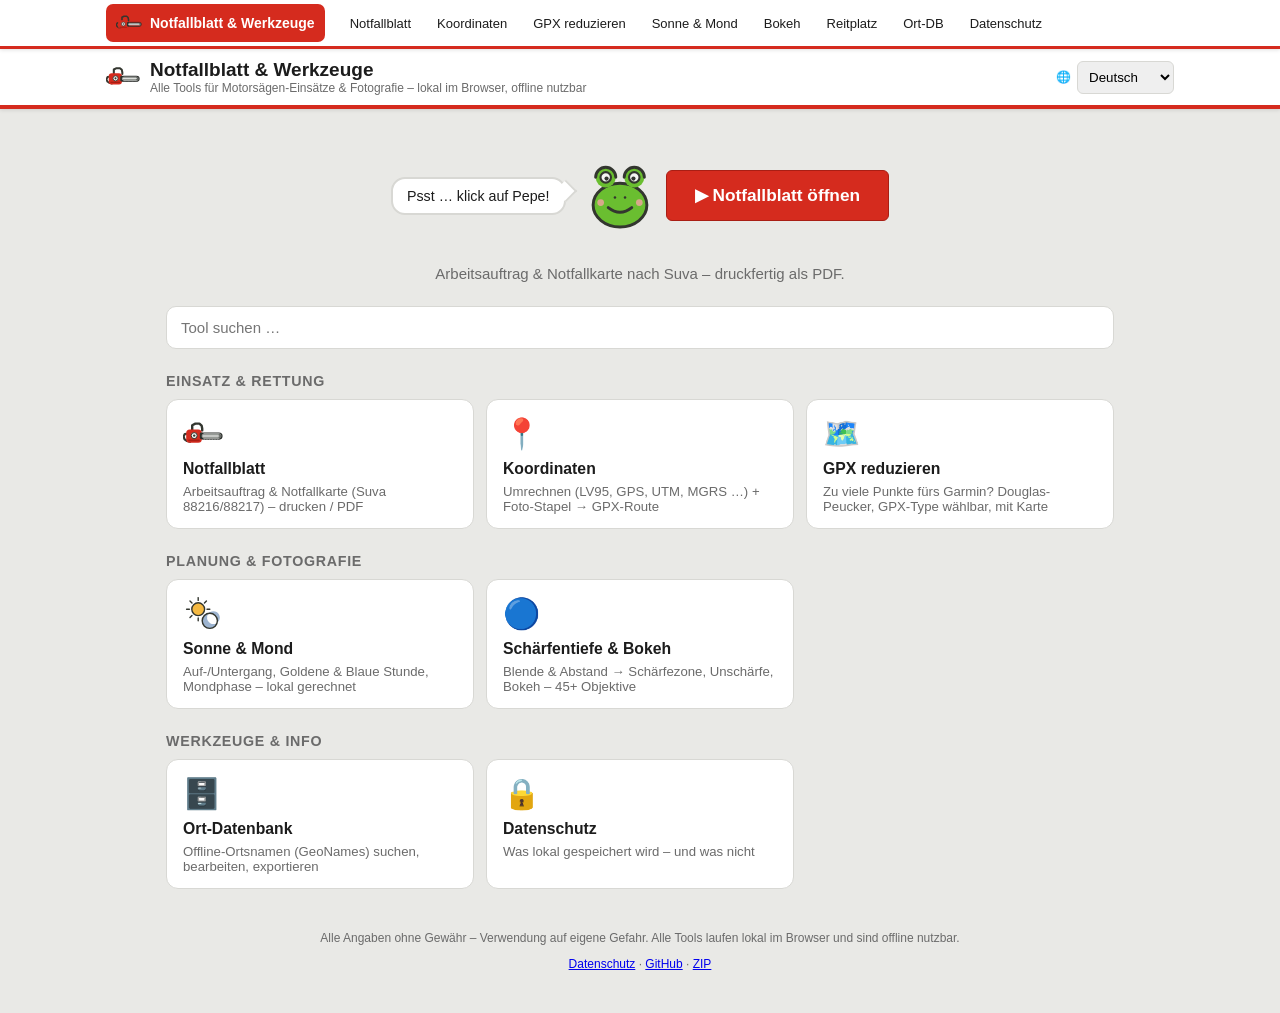
==== index.html @ dccecbba "Navigation serverseitig als body/kleine-navigation.php (<?php include ?>) + JS-Fallback - Neu: body/" ====
<!DOCTYPE html>
<html lang="de-CH">
<head>
<meta charset="UTF-8">
<meta name="viewport" content="width=device-width, initial-scale=1.0">
<meta http-equiv="Content-Security-Policy" content="default-src 'self'; script-src 'self'; style-src 'self' 'unsafe-inline'; img-src 'self' data:; object-src 'none'; base-uri 'self'; form-action 'self'">
<meta name="referrer" content="strict-origin-when-cross-origin">
<meta http-equiv="Permissions-Policy" content="camera=(), microphone=(), geolocation=(self), payment=(), usb=(), interest-cohort=()">
<script src="js/framebust.js"></script>
<title>Notfallblatt &amp; Werkzeuge</title>
<meta name="description" content="Übersicht aller Tools: Notfallblatt Motorsägearbeiten (Suva 88216/88217), Koordinaten-Konverter, GPX-Reduktion, Sonne & Mond, Schärfentiefe & Bokeh. Lokal, offline nutzbar.">
<link rel="icon" type="image/svg+xml" href="img/motorsaege.svg">
<link rel="icon" type="image/x-icon" sizes="16x16 32x32" href="img/favicon.ico">
<link rel="apple-touch-icon" sizes="180x180" href="img/apple-touch-icon.png">
<link rel="stylesheet" href="css/style.css">
<link rel="stylesheet" href="css/hub.css">
<link rel="stylesheet" href="css/navi.css">
<script src="js/texte-de.js" defer></script>
<script src="js/i18n.js" defer></script>
<script src="js/navi.js" defer></script>
<script src="js/hub.js" defer></script>
</head>
<body>

<navi navi><?php include "body/kleine-navigation.php"; ?></navi>

<header class="app-header">
  <div class="header-inner">
    <div class="brand">
      <span class="brand-icon"><img src="img/motorsaege.svg" alt="Motorsäge" width="34" height="34"></span>
      <div>
        <h1 data-i18n="hubTitel">Notfallblatt &amp; Werkzeuge</h1>
        <p data-i18n="hubUntertitel">Alle Tools für Motorsägen-Einsätze &amp; Fotografie – lokal im Browser, offline nutzbar</p>
      </div>
    </div>
    <div class="header-actions">
      <div class="einsatz-picker">
        <label for="spracheSelect">🌐</label>
        <select id="spracheSelect">
          <option value="de">Deutsch</option>
          <option value="fr">Français</option>
          <option value="it">Italiano</option>
          <option value="es">Español</option>
          <option value="pt">Português</option>
        </select>
      </div>
    </div>
  </div>
</header>

<main class="hub-main">
  <section class="hub-hero">
    <div class="hub-pepe" id="hubPepe" role="button" tabindex="0">
      <span class="hub-pepe-bubble" id="hubPepeSpruch" data-i18n="hubPepe">Psst … klick auf Pepe!</span>
      <img class="hub-pepe-img" src="img/pepe.svg" alt="Pepe, der Frosch" width="84" height="84">
    </div>
    <a class="btn btn-primary hub-cta" href="notfallblatt.html" data-i18n="hubCta">▶ Notfallblatt öffnen</a>
    <p class="hub-hero-sub" data-i18n="hubHeroSub">Arbeitsauftrag &amp; Notfallkarte nach Suva – druckfertig als PDF.</p>
  </section>

  <section class="hub-suche">
    <input type="search" id="hubSuche" data-i18n-ph="hubSuchePh" placeholder="Tool suchen …" autocomplete="off">
    <p id="hubLeer" class="hidden" data-i18n="hubLeer">Keine Treffer.</p>
  </section>

  <section id="hubZuletztWrap" class="hub-sec hub-zuletzt-sec hidden">
    <h2 data-i18n="hubZuletzt">Zuletzt geöffnet</h2>
    <div id="hubZuletzt" class="hub-zuletzt"></div>
  </section>

  <section class="hub-sec">
    <h2 data-i18n="hubGrpEinsatz">Einsatz &amp; Rettung</h2>
    <div class="hub-grid">
      <a class="hub-card" href="notfallblatt.html" data-kw="notfallblatt suva 88216 88217 arbeitsauftrag notfallkarte einsatz drucken pdf formular rettung">
        <span class="hub-ic"><img src="img/motorsaege.svg" alt=""></span>
        <span class="hub-ct" data-i18n="hubC1t">Notfallblatt</span>
        <span class="hub-cd" data-i18n="hubC1d">Arbeitsauftrag &amp; Notfallkarte (Suva 88216/88217) – drucken / PDF</span>
      </a>
      <a class="hub-card" href="koordinaten/" data-kw="koordinaten konverter lv95 gps wgs84 utm mgrs mercator umrechnen foto stapel exif gpx route batch garmin">
        <span class="hub-ic hub-emoji">📍</span>
        <span class="hub-ct" data-i18n="hubC2t">Koordinaten</span>
        <span class="hub-cd" data-i18n="hubC2d">Umrechnen (LV95, GPS, UTM, MGRS …) + Foto-Stapel → GPX-Route</span>
      </a>
      <a class="hub-card" href="gpx-reduce.html" data-kw="gpx reduzieren garmin gaia douglas peucker limit toleranz track route rte type direkt karte leaflet openstreetmap punkte start ziel anfang ende benannte waypoints namen höhe ele zeit time exportieren navigation 50 250">
        <span class="hub-ic hub-emoji">🗺️</span>
        <span class="hub-ct" data-i18n="hubC3t">GPX reduzieren</span>
        <span class="hub-cd" data-i18n="hubC3d">Zu viele Punkte fürs Garmin? Douglas-Peucker, GPX-Type wählbar, mit Karte</span>
      </a>
    </div>
  </section>

  <section class="hub-sec">
    <h2 data-i18n="hubGrpFoto">Planung &amp; Fotografie</h2>
    <div class="hub-grid">
      <a class="hub-card" href="sonne-mond.html" data-kw="sonne mond sonnenstand aufgang untergang goldene blaue stunde mondphase milchstrasse fotografie datum ort zeitzone">
        <span class="hub-ic"><img src="img/sonne-mond.svg" alt=""></span>
        <span class="hub-ct" data-i18n="hubC4t">Sonne &amp; Mond</span>
        <span class="hub-cd" data-i18n="hubC4d">Auf-/Untergang, Goldene &amp; Blaue Stunde, Mondphase – lokal gerechnet</span>
      </a>
      <a class="hub-card" href="bokeh.html" data-kw="bokeh schärfentiefe dof blende abstand objektiv linse unschärfe fokus sensor hyperfokus">
        <span class="hub-ic hub-emoji">🔵</span>
        <span class="hub-ct" data-i18n="hubC5t">Schärfentiefe &amp; Bokeh</span>
        <span class="hub-cd" data-i18n="hubC5d">Blende &amp; Abstand → Schärfezone, Unschärfe, Bokeh – 45+ Objektive</span>
      </a>
    </div>
  </section>

  <section class="hub-sec">
    <h2 data-i18n="hubGrpSonst">Werkzeuge &amp; Info</h2>
    <div class="hub-grid">
      <a class="hub-card" href="ort-db-editor.html" data-kw="ort datenbank editor geonames ortsnamen offline sql csv export localStorage sonne mond">
        <span class="hub-ic hub-emoji">🗄️</span>
        <span class="hub-ct" data-i18n="hubC6t">Ort-Datenbank</span>
        <span class="hub-cd" data-i18n="hubC6d">Offline-Ortsnamen (GeoNames) suchen, bearbeiten, exportieren</span>
      </a>
      <a class="hub-card" href="koordinaten/datenschutz.html" data-kw="datenschutz privacy localstorage cookies server daten uebertragung">
        <span class="hub-ic hub-emoji">🔒</span>
        <span class="hub-ct" data-i18n="hubC7t">Datenschutz</span>
        <span class="hub-cd" data-i18n="hubC7d">Was lokal gespeichert wird – und was nicht</span>
      </a>
    </div>
  </section>
</main>

<footer class="app-footer">
  <p data-i18n="hubFooter">Alle Angaben ohne Gewähr – Verwendung auf eigene Gefahr. Alle Tools laufen lokal im Browser und sind offline nutzbar.</p>
  <p><a href="koordinaten/datenschutz.html" data-i18n="datenschutzLink">Datenschutz</a> · <a href="https://github.com/Salzundpfeffer34/notfallblatt-motorsaege" target="_blank" rel="noopener">GitHub</a> · <a href="https://github.com/Salzundpfeffer34/notfallblatt-motorsaege/archive/refs/heads/main.zip" target="_blank" rel="noopener">ZIP</a></p>
</footer>

</body>
</html>
---- css/style.css ----
:root {
  --rot: #d52b1e;
  --rot-dunkel: #a91e14;
  --grau: #f4f4f2;
  --grau-dunkel: #6b6b6b;
  --linie: #d8d8d4;
  --text: #1c1c1c;
}

* { box-sizing: border-box; }

html, body {
  margin: 0;
  padding: 0;
  font-family: "Helvetica Neue", Helvetica, Arial, sans-serif;
  color: var(--text);
  background: #e9e9e6;
  font-size: 15px;
}

.app-header {
  background: #fff;
  border-bottom: 4px solid var(--rot);
  position: sticky;
  top: 0;
  z-index: 1100;
  box-shadow: 0 1px 4px rgba(0,0,0,.12);
}
.header-inner {
  max-width: 1100px;
  margin: 0 auto;
  padding: 10px 16px;
  display: flex;
  flex-wrap: wrap;
  gap: 10px;
  align-items: center;
  justify-content: space-between;
}
.brand { display: flex; align-items: center; gap: 10px; }
.brand-icon { display: flex; align-items: center; }
.brand-icon img { width: 34px; height: 34px; display: block; }
.brand h1 { font-size: 19px; margin: 0; }
.brand p { margin: 0; font-size: 12px; color: var(--grau-dunkel); }
.header-actions { display: flex; flex-wrap: wrap; gap: 6px; align-items: center; }
.einsatz-picker { display: flex; align-items: center; gap: 6px; }
.einsatz-picker label { font-size: 12px; color: var(--grau-dunkel); }
.einsatz-picker select { max-width: 220px; padding: 7px; border: 1px solid var(--linie); border-radius: 6px; }

.btn {
  border: 1px solid var(--linie);
  background: #fff;
  padding: 8px 12px;
  border-radius: 6px;
  font-size: 13px;
  cursor: pointer;
  text-decoration: none;
  color: var(--text);
  display: inline-block;
}
.btn:hover { background: var(--grau); }
.btn-primary { background: var(--rot); border-color: var(--rot-dunkel); color: #fff; font-weight: 600; }
.btn-primary:hover { background: var(--rot-dunkel); }
.btn-danger { color: var(--rot-dunkel); }
.btn:disabled { opacity: .45; cursor: not-allowed; }
.sub { color: var(--grau-dunkel); font-weight: 400; font-size: 12px; }

.sheet {
  max-width: 1100px;
  margin: 18px auto 60px;
  padding: 0 16px;
  display: flex;
  flex-direction: column;
  gap: 16px;
}
.card {
  background: #fff;
  border: 1px solid var(--linie);
  border-radius: 10px;
  padding: 18px 20px;
}
.card h2 {
  margin: 0 0 4px;
  font-size: 17px;
  border-bottom: 2px solid var(--rot);
  padding-bottom: 6px;
}
.card h3 { margin: 14px 0 8px; font-size: 14px; }
.hint { font-size: 13px; color: var(--grau-dunkel); margin: 6px 0 12px; }

.grid {
  display: grid;
  grid-template-columns: repeat(3, 1fr);
  gap: 12px 16px;
}
.field { display: flex; flex-direction: column; gap: 4px; }
.field.span-2 { grid-column: span 2; }
.field.span-3 { grid-column: span 3; }
.field label { font-size: 12.5px; font-weight: 600; }
.field input, .field textarea, .field select {
  border: 1px solid var(--linie);
  border-radius: 6px;
  padding: 9px 10px;
  font-size: 14px;
  font-family: inherit;
  width: 100%;
  background: #fff;
}
.field input:focus, .field textarea:focus { outline: 2px solid var(--rot); outline-offset: 0; border-color: var(--rot); }
.field input[readonly] { background: var(--grau); color: var(--grau-dunkel); }
.input-row { display: flex; gap: 6px; }
.input-row input { flex: 1; }
.field-actions { flex-direction: row; flex-wrap: wrap; align-items: flex-end; gap: 6px; }
.check-row { display: flex; gap: 18px; flex-wrap: wrap; padding: 8px 2px; }
.check-row label { font-weight: 400; font-size: 14px; display: flex; align-items: center; gap: 6px; }

.chips { display: flex; flex-wrap: wrap; gap: 6px; margin-bottom: 6px; }
.chip {
  border: 1px solid var(--linie);
  background: var(--grau);
  border-radius: 999px;
  padding: 4px 11px;
  font-size: 12.5px;
  cursor: pointer;
  user-select: none;
}
.chip:hover { border-color: var(--rot); }
.chip.aktiv { background: var(--rot); border-color: var(--rot-dunkel); color: #fff; }

.suggest { list-style: none; margin: 4px 0 0; padding: 0; }
.suggest li {
  padding: 8px 10px;
  border: 1px solid var(--linie);
  border-top: none;
  background: #fff;
  cursor: pointer;
  font-size: 13px;
}
.suggest li:first-child { border-top: 1px solid var(--linie); border-radius: 6px 6px 0 0; }
.suggest li:last-child { border-radius: 0 0 6px 6px; }
.suggest li:hover { background: var(--grau); }
.suggest li .koord { color: var(--grau-dunkel); font-size: 12px; }

.ort-block { border: 1px dashed var(--linie); border-radius: 8px; padding: 4px 14px 14px; margin-bottom: 14px; }

.map-wrap { margin-top: 8px; }
.map-toolbar {
  display: flex;
  gap: 16px;
  align-items: center;
  font-size: 13px;
  padding: 8px 0;
}
.map-toolbar label { display: flex; align-items: center; gap: 5px; cursor: pointer; }
#karte {
  height: 380px;
  border: 1px solid var(--linie);
  border-radius: 8px;
  z-index: 1;
}
.map-status { font-size: 12px; color: var(--grau-dunkel); margin: 6px 0 0; }

.wetter { margin-top: 16px; }
.wetter-box { margin-top: 10px; overflow-x: auto; }
.wetter-box table { border-collapse: collapse; font-size: 13px; width: 100%; max-width: 560px; }
.wetter-box th, .wetter-box td { border: 1px solid var(--linie); padding: 6px 10px; text-align: left; }
.wetter-box th { background: var(--grau); }

.notfallnummern {
  display: grid;
  grid-template-columns: repeat(4, 1fr);
  gap: 8px;
  margin: 12px 0 16px;
}
.notfall-nummer {
  display: flex;
  align-items: center;
  gap: 10px;
  border: 1px solid var(--linie);
  border-left: 5px solid var(--rot);
  border-radius: 8px;
  padding: 10px 12px;
  text-decoration: none;
  color: var(--text);
  font-size: 13px;
  background: #fff;
}
.notfall-nummer strong { font-size: 20px; color: var(--rot-dunkel); }
.notfall-nummer:hover { background: var(--grau); }

.skizze-tools { display: flex; gap: 8px; align-items: center; flex-wrap: wrap; margin-bottom: 8px; }
#skizze {
  width: 100%;
  height: auto;
  border: 1px solid var(--linie);
  border-radius: 8px;
  background: #fffdf7;
  touch-action: none;
  cursor: crosshair;
}
.legend { font-size: 12px; color: var(--grau-dunkel); line-height: 1.7; margin-top: 10px; }

.pflicht-hinweis {
  font-size: 13px;
  color: var(--grau-dunkel);
  text-align: center;
  margin: 4px 0 20px;
}
.pflicht-hinweis a { color: var(--rot-dunkel); }

.app-footer { text-align: center; font-size: 12px; color: var(--grau-dunkel); padding: 0 16px 30px; }

.toast {
  position: fixed;
  bottom: 20px;
  left: 50%;
  transform: translateX(-50%);
  background: #222;
  color: #fff;
  padding: 10px 18px;
  border-radius: 8px;
  font-size: 14px;
  z-index: 2000;
  box-shadow: 0 4px 14px rgba(0,0,0,.3);
}

.druck { display: none; }

@media print {
  @page { size: A4; margin: 12mm; }
  body { background: #fff; font-size: 11pt; }
  .app-header, .app-footer, .no-print { display: none !important; }
  .sheet { display: none !important; }
  .druck { display: block; }
  .druck-blatt { page-break-after: always; }
  .druck-blatt h2, .druck-karten-titel { font-size: 12pt; border-bottom: 1.5pt solid #000; margin: 10pt 0 5pt; }
  .druck-kopf h1 { font-size: 15pt; margin: 0; }
  .druck-kopf p { font-size: 9.5pt; color: #444; margin: 2pt 0 0; }
  .druck-tabelle { width: 100%; border-collapse: collapse; }
  .druck-tabelle th, .druck-tabelle td { border: 0.6pt solid #888; padding: 4pt 6pt; text-align: left; vertical-align: top; font-size: 10pt; }
  .druck-tabelle th { width: 32%; background: #f0f0ee; font-size: 9.5pt; }
  .notfall-druck th { width: 18%; }
  .druck-skizze-wrap { page-break-inside: avoid; }
  .druck-skizze { border: 0.6pt solid #888; }
  .druck-skizze canvas { width: 100%; height: auto; }
  .druck-fuss { font-size: 8.5pt; color: #555; margin-top: 8pt; }
  .druck-karten-seite { page-break-before: always; }
  .druck-karten-titel { font-size: 11pt; }
  .karte-druck {
    width: 154mm;
    height: 96mm;
    border: 0.6pt dashed #999;
    margin: 6mm auto;
    padding: 5mm 6mm;
    font-size: 8.5pt;
    overflow: hidden;
  }
  .karte-druck h3 { margin: 0 0 2mm; font-size: 11pt; border-bottom: 1pt solid var(--rot); padding-bottom: 1mm; }
  .karte-druck table { width: 100%; border-collapse: collapse; }
  .karte-druck td { padding: 0.8mm 0; vertical-align: top; }
  .karte-druck td:first-child { font-weight: 700; white-space: nowrap; padding-right: 3mm; width: 34mm; }
  .karte-druck .kd-notfall { margin-top: 2mm; font-size: 8pt; color: #333; column-count: 2; }
  .karte-druck .kd-notfall strong { color: var(--rot-dunkel); }
}

@media (max-width: 760px) {
  .grid { grid-template-columns: 1fr; }
  .field.span-2, .field.span-3 { grid-column: span 1; }
  .notfallnummern { grid-template-columns: repeat(2, 1fr); }
  .header-inner { flex-direction: column; align-items: stretch; }
  .header-actions { justify-content: flex-start; }
  #karte { height: 300px; }
}
---- css/hub.css ----
/* index.html – Hub/Übersicht */
.hidden { display: none !important; }

.hub-main { max-width: 980px; margin: 0 auto; padding: 18px 16px 30px; }

.hub-hero { text-align: center; padding: 26px 12px 16px; }
.hub-cta { font-size: 1.15rem; padding: 14px 28px; display: inline-block; text-decoration: none; }
.hub-hero-sub { color: var(--grau-dunkel); margin: 12px 0 0; }

.hub-suche { margin: 8px 0 2px; }
.hub-suche input {
  width: 100%; box-sizing: border-box; padding: 12px 14px; font-size: 1rem;
  border: 1px solid var(--linie); border-radius: 10px; background: #fff; color: var(--text);
}
.hub-suche input:focus { outline: 2px solid var(--rot); outline-offset: 0; border-color: var(--rot); }
.hub-suche #hubLeer { color: var(--grau-dunkel); margin: 8px 2px; }

.hub-sec { margin-top: 24px; }
.hub-sec h2 {
  font-size: .95rem; margin: 0 0 10px; color: var(--grau-dunkel);
  text-transform: uppercase; letter-spacing: .05em;
}

.hub-grid { display: grid; grid-template-columns: repeat(auto-fill, minmax(250px, 1fr)); gap: 12px; }

.hub-card {
  display: flex; flex-direction: column; gap: 6px; padding: 14px 16px;
  border: 1px solid var(--linie); border-radius: 12px; background: #fff;
  text-decoration: none; color: inherit;
  transition: border-color .15s, box-shadow .15s, transform .15s;
}
.hub-card:hover, .hub-card:focus-visible {
  border-color: var(--rot); box-shadow: 0 4px 14px rgba(0,0,0,.10); transform: translateY(-2px);
}
.hub-ic { display: flex; align-items: center; height: 40px; }
.hub-ic img { width: 40px; height: 40px; }
.hub-emoji { font-size: 30px; line-height: 40px; }
.hub-ct { font-weight: 700; font-size: 1.05rem; }
.hub-cd { font-size: .88rem; color: var(--grau-dunkel); }

.hub-zuletzt { display: flex; flex-wrap: wrap; gap: 8px; }
.hub-chip {
  padding: 7px 14px; border: 1px solid var(--linie); border-radius: 999px;
  background: #fff; text-decoration: none; color: var(--rot-dunkel); font-size: .9rem;
}
.hub-chip:hover { border-color: var(--rot); }

@media (prefers-color-scheme: dark) {
  .hub-suche input, .hub-card, .hub-chip { background: #26282a; color: #ececec; border-color: #3a3d42; }
  .hub-cd { color: #a9adb4; }
}

.hub-pepe { display: inline-flex; align-items: flex-end; gap: 12px; margin: 0 0 16px; cursor: pointer; user-select: none; -webkit-user-select: none; }
.hub-pepe:focus-visible { outline: 2px solid var(--rot); outline-offset: 4px; border-radius: 14px; }
.hub-pepe-img { display: block; width: 84px; height: 84px; transform-origin: 50% 90%; animation: hub-pepe-bob 3.2s ease-in-out infinite; }
.hub-pepe-bubble {
  position: relative; max-width: 280px; padding: 9px 14px; margin-bottom: 22px;
  background: #fff; border: 2px solid var(--linie); border-radius: 14px; font-size: .95rem;
}
.hub-pepe-bubble::after {
  content: ""; position: absolute; right: -10px; bottom: 14px; width: 14px; height: 14px;
  background: inherit; border-right: 2px solid var(--linie); border-bottom: 2px solid var(--linie);
  transform: rotate(-45deg);
}
.hub-pepe.wackel .hub-pepe-img { animation: hub-pepe-wackel .55s ease; }
.hub-pepe.wackel .hub-pepe-bubble { animation: hub-pepe-pop .3s ease; }
@keyframes hub-pepe-bob {
  0%, 100% { transform: translateY(0) rotate(-3deg); }
  50% { transform: translateY(-7px) rotate(3deg); }
}
@keyframes hub-pepe-wackel {
  0% { transform: rotate(0) scale(1); }
  25% { transform: rotate(-12deg) scale(1.08); }
  50% { transform: rotate(9deg) scale(1.05); }
  75% { transform: rotate(-6deg); }
  100% { transform: rotate(0) scale(1); }
}
@keyframes hub-pepe-pop {
  0% { transform: scale(1); }
  50% { transform: scale(1.07); }
  100% { transform: scale(1); }
}
@media (prefers-reduced-motion: reduce) {
  .hub-pepe-img { animation: none; }
}
@media (prefers-color-scheme: dark) {
  .hub-pepe-bubble { background: #26282a; color: #ececec; border-color: #3a3d42; }
}
---- css/navi.css ----
/* Zentrales Top-Navi (<navi navi></navi>, gerendert von js/navi.js) auf allen Seiten. */
navi {
  display: block;
  position: sticky;
  top: 0;
  z-index: 1200;
  background: var(--card, #fff);
  border-bottom: 3px solid var(--accent, var(--rot, #d52b1e));
  box-shadow: 0 1px 4px rgba(0,0,0,.12);
}
navi:empty { display: none; }
.navi-bar { height: 46px; }
.navi-inner {
  max-width: 1100px;
  margin: 0 auto;
  padding: 0 16px;
  height: 100%;
  display: flex;
  align-items: center;
  gap: 14px;
  overflow-x: auto;
  scrollbar-width: thin;
}
.navi-brand {
  display: flex;
  align-items: center;
  gap: 8px;
  flex: 0 0 auto;
  font-weight: 700;
  font-size: 14px;
  color: var(--ink, var(--text, #1c1c1c));
  text-decoration: none;
  white-space: nowrap;
  padding: 6px 10px;
  border-radius: 7px;
}
.navi-brand img { width: 26px; height: 26px; display: block; }
.navi-brand:hover { background: var(--bg, var(--grau, #f4f4f2)); }
.navi-brand.aktiv { background: var(--accent, var(--rot, #d52b1e)); color: #fff; }
.navi-links {
  list-style: none;
  margin: 0;
  padding: 0;
  display: flex;
  align-items: center;
  gap: 4px;
  flex: 1 1 auto;
}
.navi-links a {
  display: inline-block;
  padding: 7px 11px;
  border-radius: 7px;
  font-size: 13px;
  color: var(--ink, var(--text, #1c1c1c));
  text-decoration: none;
  white-space: nowrap;
}
.navi-links a:hover { background: var(--bg, var(--grau, #f4f4f2)); }
.navi-links a.aktiv {
  background: var(--accent, var(--rot, #d52b1e));
  color: #fff;
  font-weight: 600;
}
body.hat-navi .app-header { top: 46px; }
@media (max-width: 640px) {
  .navi-brand span { display: none; }
}
@media print {
  navi { display: none !important; }
}
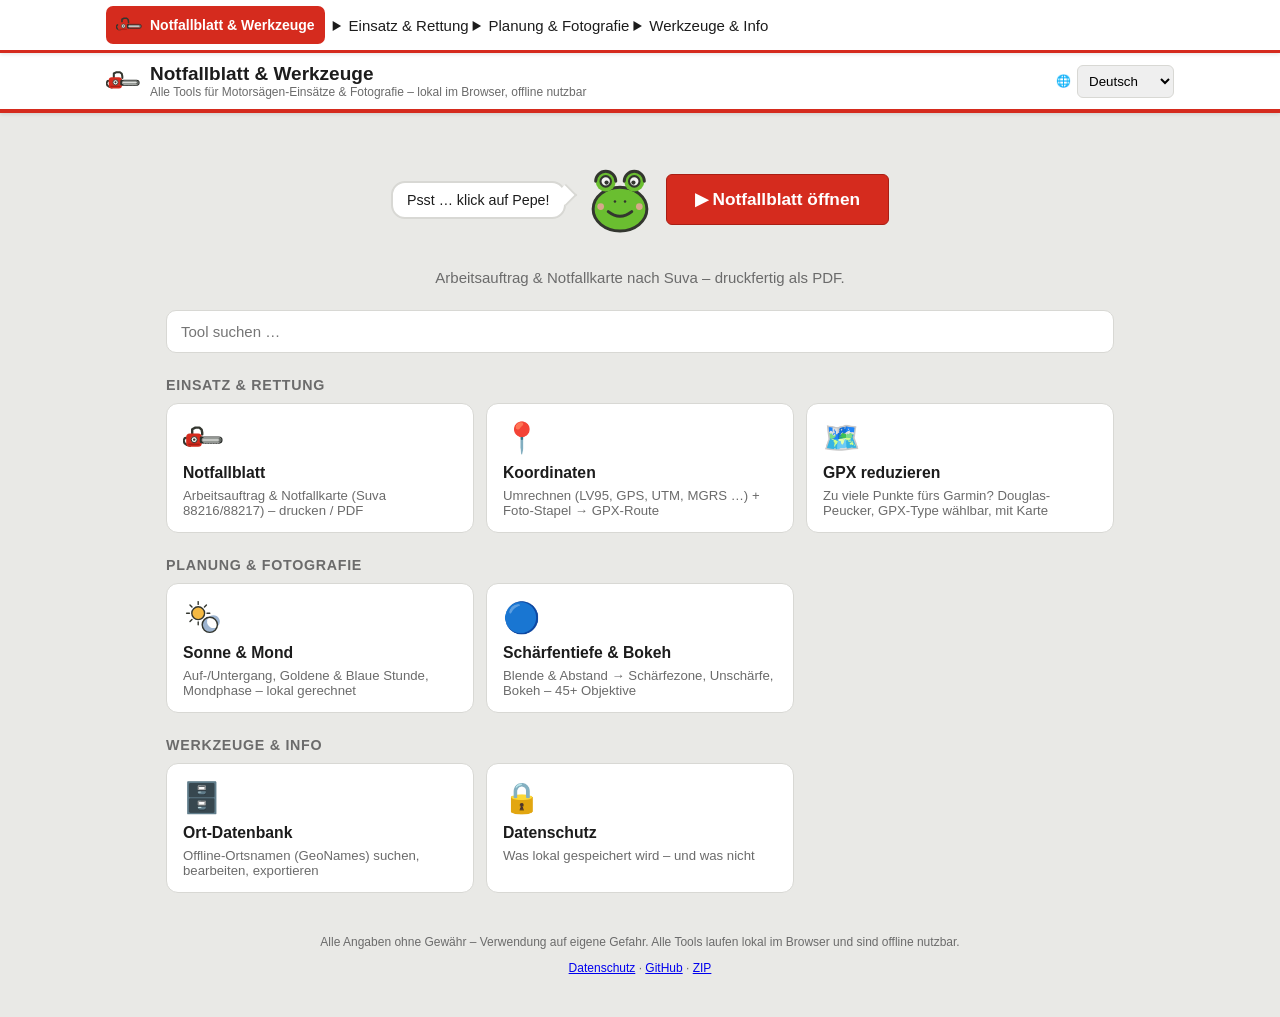
==== commit 4522b26f: "Navi-Markup statisch in <navi navi>…</navi> + Gruppen-Untermenues - Alle 9 Seiten tragen das komplet" ====
--- a/index.html
+++ b/index.html
@@ -22,7 +22,35 @@
 </head>
 <body>
 
-<navi navi><?php include "body/kleine-navigation.php"; ?></navi>
+<navi navi>
+<nav class="navi-bar" aria-label="Hauptnavigation">
+  <div class="navi-inner">
+    <a class="navi-brand aktiv" aria-current="page" href="index.html"><img src="img/motorsaege.svg" alt="" width="26" height="26"><span data-navi="naviMarke">Notfallblatt &amp; Werkzeuge</span></a>
+    <ul class="navi-links">
+      <li class="navi-gruppe"><details><summary data-navi="hubGrpEinsatz">Einsatz &amp; Rettung</summary>
+        <ul class="navi-untermenu">
+          <li><a href="notfallblatt.html" data-navi="naviNotfallblatt">Notfallblatt</a></li>
+          <li><a href="koordinaten/" data-navi="naviKoordinaten">Koordinaten</a></li>
+          <li><a href="gpx-reduce.html" data-navi="naviGpx">GPX reduzieren</a></li>
+        </ul>
+      </details></li>
+      <li class="navi-gruppe"><details><summary data-navi="hubGrpFoto">Planung &amp; Fotografie</summary>
+        <ul class="navi-untermenu">
+          <li><a href="sonne-mond.html" data-navi="naviSonneMond">Sonne &amp; Mond</a></li>
+          <li><a href="bokeh.html" data-navi="naviBokeh">Bokeh</a></li>
+          <li><a href="reitplatz.html" data-navi="naviReitplatz">Reitplatz</a></li>
+        </ul>
+      </details></li>
+      <li class="navi-gruppe"><details><summary data-navi="hubGrpSonst">Werkzeuge &amp; Info</summary>
+        <ul class="navi-untermenu">
+          <li><a href="ort-db-editor.html" data-navi="naviOrtDb">Ort-DB</a></li>
+          <li><a href="koordinaten/datenschutz.html" data-navi="naviDatenschutz">Datenschutz</a></li>
+        </ul>
+      </details></li>
+    </ul>
+  </div>
+</nav>
+</navi>
 
 <header class="app-header">
   <div class="header-inner">
--- a/css/navi.css
+++ b/css/navi.css
@@ -9,17 +9,14 @@
   box-shadow: 0 1px 4px rgba(0,0,0,.12);
 }
 navi:empty { display: none; }
-.navi-bar { height: 46px; }
 .navi-inner {
   max-width: 1100px;
   margin: 0 auto;
-  padding: 0 16px;
-  height: 100%;
+  padding: 6px 16px;
   display: flex;
   align-items: center;
-  gap: 14px;
-  overflow-x: auto;
-  scrollbar-width: thin;
+  gap: 8px;
+  flex-wrap: wrap;
 }
 .navi-brand {
   display: flex;
@@ -44,24 +41,60 @@
   display: flex;
   align-items: center;
   gap: 4px;
+  flex-wrap: wrap;
   flex: 1 1 auto;
 }
-.navi-links a {
-  display: inline-block;
+.navi-gruppe { position: relative; }
+.navi-gruppe > summary {
+  list-style: none;
+  cursor: pointer;
+  display: flex;
+  align-items: center;
+  gap: 5px;
   padding: 7px 11px;
+  border-radius: 7px;
+  font-size: 13px;
+  white-space: nowrap;
+  color: var(--ink, var(--text, #1c1c1c));
+  user-select: none;
+}
+.navi-gruppe > summary::-webkit-details-marker { display: none; }
+.navi-gruppe > summary::after { content: "▾"; font-size: 10px; opacity: .7; }
+.navi-gruppe > summary:hover,
+.navi-gruppe[open] > summary { background: var(--bg, var(--grau, #f4f4f2)); }
+.navi-gruppe > summary.aktiv { color: var(--accent, var(--rot, #d52b1e)); font-weight: 600; }
+.navi-untermenu {
+  display: none;
+  position: absolute;
+  top: calc(100% + 6px);
+  left: 0;
+  min-width: 210px;
+  margin: 0;
+  padding: 6px;
+  list-style: none;
+  background: var(--card, #fff);
+  border: 1px solid var(--line, var(--linie, #d8d8d4));
+  border-radius: 10px;
+  box-shadow: 0 8px 22px rgba(0,0,0,.16);
+  z-index: 1300;
+}
+.navi-gruppe[open] .navi-untermenu { display: block; }
+.navi-untermenu a {
+  display: block;
+  padding: 8px 10px;
   border-radius: 7px;
   font-size: 13px;
   color: var(--ink, var(--text, #1c1c1c));
   text-decoration: none;
   white-space: nowrap;
 }
-.navi-links a:hover { background: var(--bg, var(--grau, #f4f4f2)); }
-.navi-links a.aktiv {
+.navi-untermenu a:hover { background: var(--bg, var(--grau, #f4f4f2)); }
+.navi-untermenu a.aktiv {
   background: var(--accent, var(--rot, #d52b1e));
   color: #fff;
   font-weight: 600;
 }
-body.hat-navi .app-header { top: 46px; }
+body.hat-navi .app-header { top: var(--navi-hoehe, 46px); }
 @media (max-width: 640px) {
   .navi-brand span { display: none; }
 }
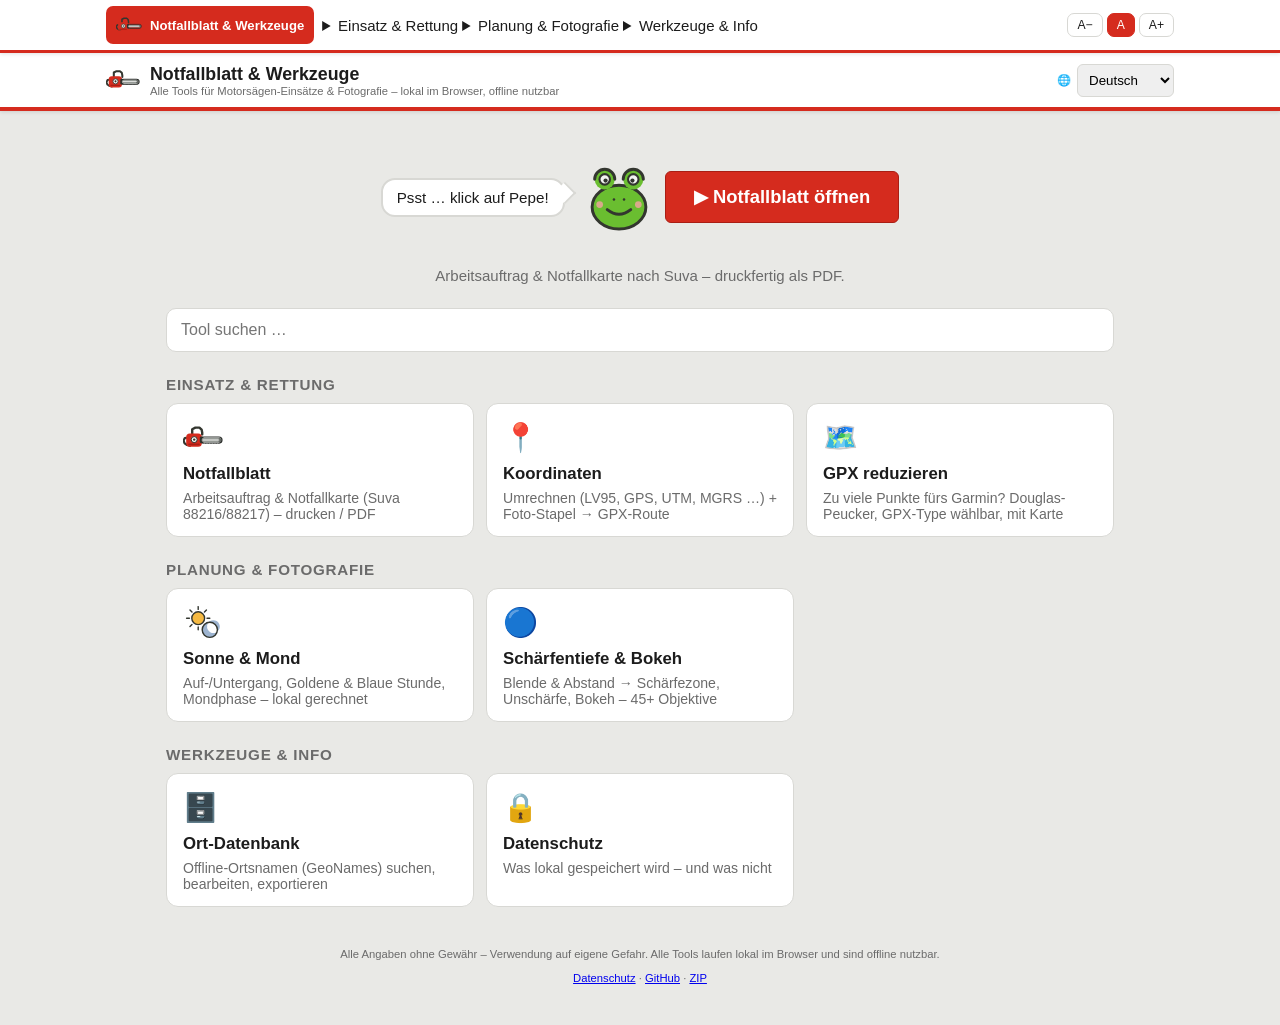
==== commit 534d26ba: "Schriftgroessen-Steuerung (A-/A/A+) in der Navi + alle font-size von px auf em umgestellt - Navi-Lei" ====
--- a/index.html
+++ b/index.html
@@ -48,6 +48,11 @@
         </ul>
       </details></li>
     </ul>
+    <div class="navi-schrift" role="group" aria-label="Schriftgrösse">
+      <button type="button" data-font="-1" aria-label="Schrift verkleinern" title="Schrift verkleinern">A−</button>
+      <button type="button" data-font="0" class="aktiv" aria-label="Schrift zurücksetzen" title="Schrift zurücksetzen">A</button>
+      <button type="button" data-font="1" aria-label="Schrift vergrössern" title="Schrift vergrössern">A+</button>
+    </div>
   </div>
 </nav>
 </navi>
--- a/css/style.css
+++ b/css/style.css
@@ -9,13 +9,14 @@
 
 * { box-sizing: border-box; }
 
+html { font-size: 100%; }
+body { font-size: 0.9375em; }
 html, body {
   margin: 0;
   padding: 0;
   font-family: "Helvetica Neue", Helvetica, Arial, sans-serif;
   color: var(--text);
   background: #e9e9e6;
-  font-size: 15px;
 }
 
 .app-header {
@@ -39,11 +40,11 @@
 .brand { display: flex; align-items: center; gap: 10px; }
 .brand-icon { display: flex; align-items: center; }
 .brand-icon img { width: 34px; height: 34px; display: block; }
-.brand h1 { font-size: 19px; margin: 0; }
-.brand p { margin: 0; font-size: 12px; color: var(--grau-dunkel); }
+.brand h1 { font-size: 1.1875em; margin: 0; }
+.brand p { margin: 0; font-size: 0.75em; color: var(--grau-dunkel); }
 .header-actions { display: flex; flex-wrap: wrap; gap: 6px; align-items: center; }
 .einsatz-picker { display: flex; align-items: center; gap: 6px; }
-.einsatz-picker label { font-size: 12px; color: var(--grau-dunkel); }
+.einsatz-picker label { font-size: 0.75em; color: var(--grau-dunkel); }
 .einsatz-picker select { max-width: 220px; padding: 7px; border: 1px solid var(--linie); border-radius: 6px; }
 
 .btn {
@@ -51,7 +52,7 @@
   background: #fff;
   padding: 8px 12px;
   border-radius: 6px;
-  font-size: 13px;
+  font-size: 0.8125em;
   cursor: pointer;
   text-decoration: none;
   color: var(--text);
@@ -62,7 +63,7 @@
 .btn-primary:hover { background: var(--rot-dunkel); }
 .btn-danger { color: var(--rot-dunkel); }
 .btn:disabled { opacity: .45; cursor: not-allowed; }
-.sub { color: var(--grau-dunkel); font-weight: 400; font-size: 12px; }
+.sub { color: var(--grau-dunkel); font-weight: 400; font-size: 0.75em; }
 
 .sheet {
   max-width: 1100px;
@@ -80,12 +81,12 @@
 }
 .card h2 {
   margin: 0 0 4px;
-  font-size: 17px;
+  font-size: 1.0625em;
   border-bottom: 2px solid var(--rot);
   padding-bottom: 6px;
 }
-.card h3 { margin: 14px 0 8px; font-size: 14px; }
-.hint { font-size: 13px; color: var(--grau-dunkel); margin: 6px 0 12px; }
+.card h3 { margin: 14px 0 8px; font-size: 0.875em; }
+.hint { font-size: 0.8125em; color: var(--grau-dunkel); margin: 6px 0 12px; }
 
 .grid {
   display: grid;
@@ -95,12 +96,12 @@
 .field { display: flex; flex-direction: column; gap: 4px; }
 .field.span-2 { grid-column: span 2; }
 .field.span-3 { grid-column: span 3; }
-.field label { font-size: 12.5px; font-weight: 600; }
+.field label { font-size: 0.78125em; font-weight: 600; }
 .field input, .field textarea, .field select {
   border: 1px solid var(--linie);
   border-radius: 6px;
   padding: 9px 10px;
-  font-size: 14px;
+  font-size: 0.875em;
   font-family: inherit;
   width: 100%;
   background: #fff;
@@ -111,7 +112,7 @@
 .input-row input { flex: 1; }
 .field-actions { flex-direction: row; flex-wrap: wrap; align-items: flex-end; gap: 6px; }
 .check-row { display: flex; gap: 18px; flex-wrap: wrap; padding: 8px 2px; }
-.check-row label { font-weight: 400; font-size: 14px; display: flex; align-items: center; gap: 6px; }
+.check-row label { font-weight: 400; font-size: 0.875em; display: flex; align-items: center; gap: 6px; }
 
 .chips { display: flex; flex-wrap: wrap; gap: 6px; margin-bottom: 6px; }
 .chip {
@@ -119,7 +120,7 @@
   background: var(--grau);
   border-radius: 999px;
   padding: 4px 11px;
-  font-size: 12.5px;
+  font-size: 0.78125em;
   cursor: pointer;
   user-select: none;
 }
@@ -133,12 +134,12 @@
   border-top: none;
   background: #fff;
   cursor: pointer;
-  font-size: 13px;
+  font-size: 0.8125em;
 }
 .suggest li:first-child { border-top: 1px solid var(--linie); border-radius: 6px 6px 0 0; }
 .suggest li:last-child { border-radius: 0 0 6px 6px; }
 .suggest li:hover { background: var(--grau); }
-.suggest li .koord { color: var(--grau-dunkel); font-size: 12px; }
+.suggest li .koord { color: var(--grau-dunkel); font-size: 0.75em; }
 
 .ort-block { border: 1px dashed var(--linie); border-radius: 8px; padding: 4px 14px 14px; margin-bottom: 14px; }
 
@@ -147,7 +148,7 @@
   display: flex;
   gap: 16px;
   align-items: center;
-  font-size: 13px;
+  font-size: 0.8125em;
   padding: 8px 0;
 }
 .map-toolbar label { display: flex; align-items: center; gap: 5px; cursor: pointer; }
@@ -157,11 +158,11 @@
   border-radius: 8px;
   z-index: 1;
 }
-.map-status { font-size: 12px; color: var(--grau-dunkel); margin: 6px 0 0; }
+.map-status { font-size: 0.75em; color: var(--grau-dunkel); margin: 6px 0 0; }
 
 .wetter { margin-top: 16px; }
 .wetter-box { margin-top: 10px; overflow-x: auto; }
-.wetter-box table { border-collapse: collapse; font-size: 13px; width: 100%; max-width: 560px; }
+.wetter-box table { border-collapse: collapse; font-size: 0.8125em; width: 100%; max-width: 560px; }
 .wetter-box th, .wetter-box td { border: 1px solid var(--linie); padding: 6px 10px; text-align: left; }
 .wetter-box th { background: var(--grau); }
 
@@ -181,10 +182,10 @@
   padding: 10px 12px;
   text-decoration: none;
   color: var(--text);
-  font-size: 13px;
-  background: #fff;
-}
-.notfall-nummer strong { font-size: 20px; color: var(--rot-dunkel); }
+  font-size: 0.8125em;
+  background: #fff;
+}
+.notfall-nummer strong { font-size: 1.25em; color: var(--rot-dunkel); }
 .notfall-nummer:hover { background: var(--grau); }
 
 .skizze-tools { display: flex; gap: 8px; align-items: center; flex-wrap: wrap; margin-bottom: 8px; }
@@ -197,17 +198,17 @@
   touch-action: none;
   cursor: crosshair;
 }
-.legend { font-size: 12px; color: var(--grau-dunkel); line-height: 1.7; margin-top: 10px; }
+.legend { font-size: 0.75em; color: var(--grau-dunkel); line-height: 1.7; margin-top: 10px; }
 
 .pflicht-hinweis {
-  font-size: 13px;
+  font-size: 0.8125em;
   color: var(--grau-dunkel);
   text-align: center;
   margin: 4px 0 20px;
 }
 .pflicht-hinweis a { color: var(--rot-dunkel); }
 
-.app-footer { text-align: center; font-size: 12px; color: var(--grau-dunkel); padding: 0 16px 30px; }
+.app-footer { text-align: center; font-size: 0.75em; color: var(--grau-dunkel); padding: 0 16px 30px; }
 
 .toast {
   position: fixed;
@@ -218,7 +219,7 @@
   color: #fff;
   padding: 10px 18px;
   border-radius: 8px;
-  font-size: 14px;
+  font-size: 0.875em;
   z-index: 2000;
   box-shadow: 0 4px 14px rgba(0,0,0,.3);
 }
--- a/css/hub.css
+++ b/css/hub.css
@@ -34,7 +34,7 @@
 }
 .hub-ic { display: flex; align-items: center; height: 40px; }
 .hub-ic img { width: 40px; height: 40px; }
-.hub-emoji { font-size: 30px; line-height: 40px; }
+.hub-emoji { font-size: 1.875em; line-height: 2.5em; }
 .hub-ct { font-weight: 700; font-size: 1.05rem; }
 .hub-cd { font-size: .88rem; color: var(--grau-dunkel); }
 
--- a/css/navi.css
+++ b/css/navi.css
@@ -24,7 +24,7 @@
   gap: 8px;
   flex: 0 0 auto;
   font-weight: 700;
-  font-size: 14px;
+  font-size: 0.875em;
   color: var(--ink, var(--text, #1c1c1c));
   text-decoration: none;
   white-space: nowrap;
@@ -53,13 +53,13 @@
   gap: 5px;
   padding: 7px 11px;
   border-radius: 7px;
-  font-size: 13px;
+  font-size: 0.8125em;
   white-space: nowrap;
   color: var(--ink, var(--text, #1c1c1c));
   user-select: none;
 }
 .navi-gruppe > summary::-webkit-details-marker { display: none; }
-.navi-gruppe > summary::after { content: "▾"; font-size: 10px; opacity: .7; }
+.navi-gruppe > summary::after { content: "▾"; font-size: 0.625em; opacity: .7; }
 .navi-gruppe > summary:hover,
 .navi-gruppe[open] > summary { background: var(--bg, var(--grau, #f4f4f2)); }
 .navi-gruppe > summary.aktiv { color: var(--accent, var(--rot, #d52b1e)); font-weight: 600; }
@@ -83,7 +83,7 @@
   display: block;
   padding: 8px 10px;
   border-radius: 7px;
-  font-size: 13px;
+  font-size: 0.8125em;
   color: var(--ink, var(--text, #1c1c1c));
   text-decoration: none;
   white-space: nowrap;
@@ -101,3 +101,30 @@
 @media print {
   navi { display: none !important; }
 }
+.navi-schrift {
+  display: flex;
+  align-items: center;
+  gap: 4px;
+  flex: 0 0 auto;
+  margin-left: auto;
+}
+.navi-schrift button {
+  font-size: 0.8125em;
+  line-height: 1.2;
+  padding: 4px 9px;
+  border: 1px solid var(--line, var(--linie, #d8d8d4));
+  border-radius: 7px;
+  background: var(--card, #fff);
+  color: var(--ink, var(--text, #1c1c1c));
+  cursor: pointer;
+  font-family: inherit;
+}
+.navi-schrift button:hover {
+  border-color: var(--accent, var(--rot, #d52b1e));
+  color: var(--accent, var(--rot, #d52b1e));
+}
+.navi-schrift button.aktiv {
+  background: var(--accent, var(--rot, #d52b1e));
+  border-color: var(--accent, var(--rot, #d52b1e));
+  color: #fff;
+}
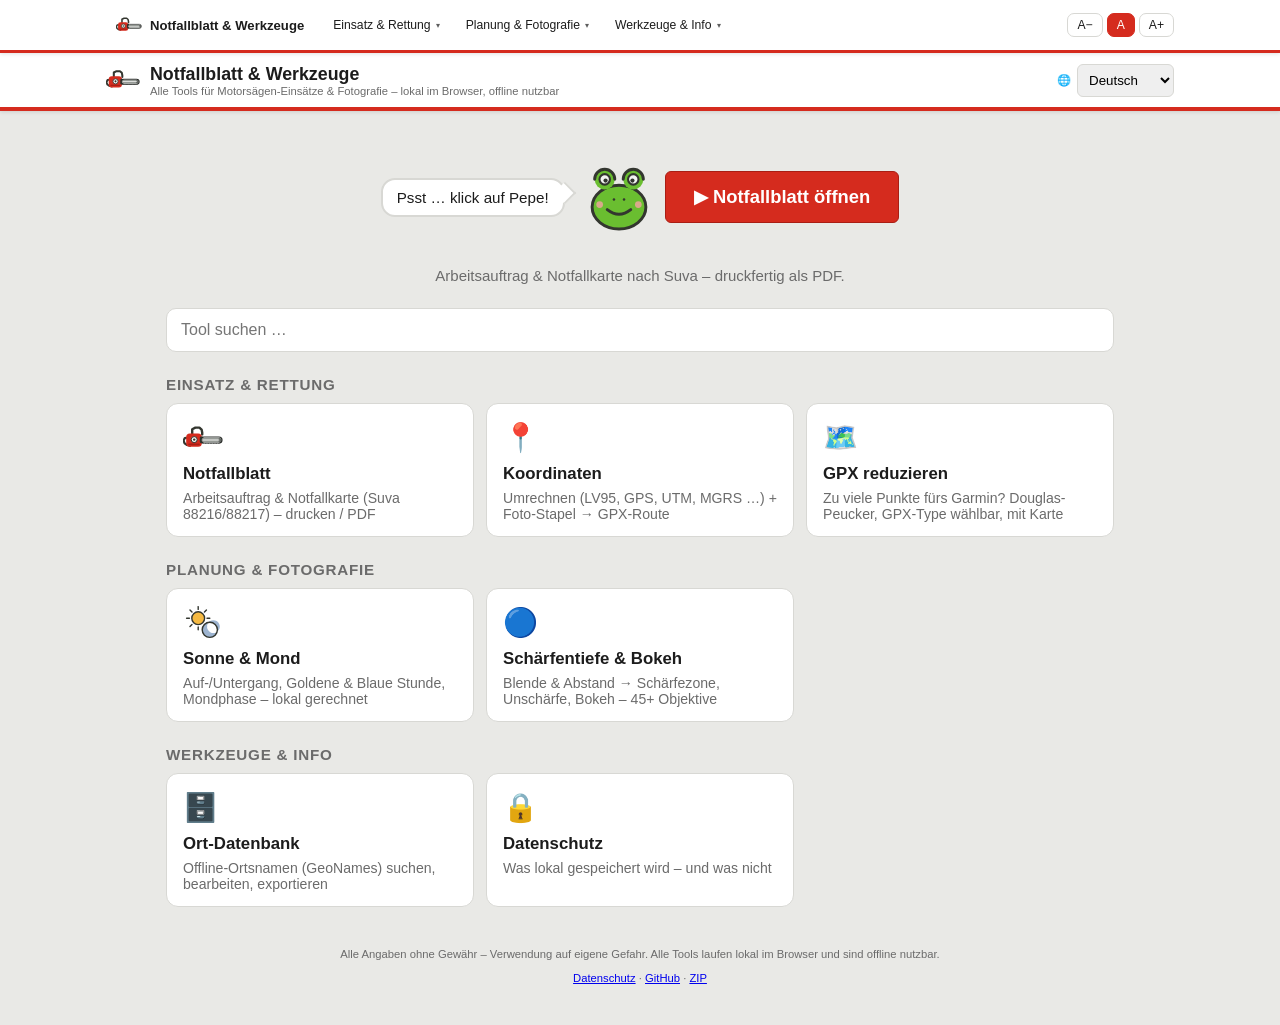
==== commit 75fd80be: "Navi als Mega-Menue: Icon + Titel + Beschreibung pro Eintrag (zweispaltig ab 900px) - Alle 9 Seiten:" ====
--- a/index.html
+++ b/index.html
@@ -25,26 +25,26 @@
 <navi navi>
 <nav class="navi-bar" aria-label="Hauptnavigation">
   <div class="navi-inner">
-    <a class="navi-brand aktiv" aria-current="page" href="index.html"><img src="img/motorsaege.svg" alt="" width="26" height="26"><span data-navi="naviMarke">Notfallblatt &amp; Werkzeuge</span></a>
+    <a class="navi-brand" class="aktiv" aria-current="page" href="index.html"><img src="img/motorsaege.svg" alt="" width="26" height="26"><span data-navi="naviMarke">Notfallblatt &amp; Werkzeuge</span></a>
     <ul class="navi-links">
       <li class="navi-gruppe"><details><summary data-navi="hubGrpEinsatz">Einsatz &amp; Rettung</summary>
         <ul class="navi-untermenu">
-          <li><a href="notfallblatt.html" data-navi="naviNotfallblatt">Notfallblatt</a></li>
-          <li><a href="koordinaten/" data-navi="naviKoordinaten">Koordinaten</a></li>
-          <li><a href="gpx-reduce.html" data-navi="naviGpx">GPX reduzieren</a></li>
+          <li><a href="notfallblatt.html"><span class="navi-ic"><img src="img/motorsaege.svg" alt=""></span><span class="navi-tx"><span class="navi-t" data-navi="naviNotfallblatt">Notfallblatt</span><span class="navi-d" data-navi="naviNotfallblattD">Arbeitsauftrag &amp; Notfallkarte – drucken / PDF</span></span></a></li>
+          <li><a href="koordinaten/"><span class="navi-ic">📍</span><span class="navi-tx"><span class="navi-t" data-navi="naviKoordinaten">Koordinaten</span><span class="navi-d" data-navi="hubC2d">Umrechnen (LV95, GPS, UTM, MGRS …) + Foto-Stapel → GPX-Route</span></span></a></li>
+          <li><a href="gpx-reduce.html"><span class="navi-ic">🗺️</span><span class="navi-tx"><span class="navi-t" data-navi="naviGpx">GPX reduzieren</span><span class="navi-d" data-navi="hubC3d">Zu viele Punkte fürs Garmin? Douglas-Peucker, GPX-Type wählbar, mit Karte</span></span></a></li>
         </ul>
       </details></li>
       <li class="navi-gruppe"><details><summary data-navi="hubGrpFoto">Planung &amp; Fotografie</summary>
         <ul class="navi-untermenu">
-          <li><a href="sonne-mond.html" data-navi="naviSonneMond">Sonne &amp; Mond</a></li>
-          <li><a href="bokeh.html" data-navi="naviBokeh">Bokeh</a></li>
-          <li><a href="reitplatz.html" data-navi="naviReitplatz">Reitplatz</a></li>
+          <li><a href="sonne-mond.html"><span class="navi-ic"><img src="img/sonne-mond.svg" alt=""></span><span class="navi-tx"><span class="navi-t" data-navi="naviSonneMond">Sonne &amp; Mond</span><span class="navi-d" data-navi="hubC4d">Auf-/Untergang, Goldene &amp; Blaue Stunde, Mondphase – lokal gerechnet</span></span></a></li>
+          <li><a href="bokeh.html"><span class="navi-ic">🎯</span><span class="navi-tx"><span class="navi-t" data-navi="naviBokeh">Bokeh</span><span class="navi-d" data-navi="hubC5d">Blende &amp; Abstand → Schärfezone, Unschärfe, Bokeh – 45+ Objektive</span></span></a></li>
+          <li><a href="reitplatz.html"><span class="navi-ic"><img src="img/reithelm-icon.webp" alt=""></span><span class="navi-tx"><span class="navi-t" data-navi="naviReitplatz">Reitplatz</span><span class="navi-d" data-navi="naviReitplatzD">Dressurplatz-Foto mit interaktivem Blenden-Regler f/1.4–f/16</span></span></a></li>
         </ul>
       </details></li>
       <li class="navi-gruppe"><details><summary data-navi="hubGrpSonst">Werkzeuge &amp; Info</summary>
         <ul class="navi-untermenu">
-          <li><a href="ort-db-editor.html" data-navi="naviOrtDb">Ort-DB</a></li>
-          <li><a href="koordinaten/datenschutz.html" data-navi="naviDatenschutz">Datenschutz</a></li>
+          <li><a href="ort-db-editor.html"><span class="navi-ic">🗄️</span><span class="navi-tx"><span class="navi-t" data-navi="naviOrtDb">Ort-DB</span><span class="navi-d" data-navi="hubC6d">Offline-Ortsnamen (GeoNames) suchen, bearbeiten, exportieren</span></span></a></li>
+          <li><a href="koordinaten/datenschutz.html"><span class="navi-ic">🔒</span><span class="navi-tx"><span class="navi-t" data-navi="naviDatenschutz">Datenschutz</span><span class="navi-d" data-navi="hubC7d">Was lokal gespeichert wird – und was nicht</span></span></a></li>
         </ul>
       </details></li>
     </ul>
--- a/css/navi.css
+++ b/css/navi.css
@@ -45,7 +45,7 @@
   flex: 1 1 auto;
 }
 .navi-gruppe { position: relative; }
-.navi-gruppe > summary {
+.navi-gruppe details > summary {
   list-style: none;
   cursor: pointer;
   display: flex;
@@ -58,42 +58,60 @@
   color: var(--ink, var(--text, #1c1c1c));
   user-select: none;
 }
-.navi-gruppe > summary::-webkit-details-marker { display: none; }
-.navi-gruppe > summary::after { content: "▾"; font-size: 0.625em; opacity: .7; }
-.navi-gruppe > summary:hover,
-.navi-gruppe[open] > summary { background: var(--bg, var(--grau, #f4f4f2)); }
-.navi-gruppe > summary.aktiv { color: var(--accent, var(--rot, #d52b1e)); font-weight: 600; }
+.navi-gruppe details > summary::-webkit-details-marker { display: none; }
+.navi-gruppe details > summary::after { content: "▾"; font-size: 0.625em; opacity: .7; }
+.navi-gruppe details > summary:hover,
+.navi-gruppe details[open] > summary { background: var(--bg, var(--grau, #f4f4f2)); }
+.navi-gruppe details > summary.aktiv { color: var(--accent, var(--rot, #d52b1e)); font-weight: 600; }
 .navi-untermenu {
   display: none;
   position: absolute;
   top: calc(100% + 6px);
   left: 0;
-  min-width: 210px;
+  min-width: 15rem;
+  width: 26rem;
+  max-width: calc(100vw - 32px);
   margin: 0;
-  padding: 6px;
+  padding: 8px;
   list-style: none;
   background: var(--card, #fff);
   border: 1px solid var(--line, var(--linie, #d8d8d4));
-  border-radius: 10px;
-  box-shadow: 0 8px 22px rgba(0,0,0,.16);
+  border-radius: 12px;
+  box-shadow: 0 10px 26px rgba(0,0,0,.18);
   z-index: 1300;
 }
-.navi-gruppe[open] .navi-untermenu { display: block; }
+.navi-gruppe:last-child .navi-untermenu { left: auto; right: 0; }
+.navi-gruppe details[open] .navi-untermenu { display: block; }
+@media (min-width: 900px) {
+  .navi-gruppe details[open] .navi-untermenu { display: grid; grid-template-columns: 1fr 1fr; width: 33rem; }
+}
 .navi-untermenu a {
-  display: block;
-  padding: 8px 10px;
-  border-radius: 7px;
+  display: flex;
+  gap: 10px;
+  align-items: flex-start;
+  padding: 9px 10px;
+  border-radius: 8px;
   font-size: 0.8125em;
   color: var(--ink, var(--text, #1c1c1c));
   text-decoration: none;
-  white-space: nowrap;
 }
 .navi-untermenu a:hover { background: var(--bg, var(--grau, #f4f4f2)); }
-.navi-untermenu a.aktiv {
-  background: var(--accent, var(--rot, #d52b1e));
-  color: #fff;
-  font-weight: 600;
+.navi-untermenu a.aktiv { background: var(--accent, var(--rot, #d52b1e)); color: #fff; }
+.navi-untermenu a.aktiv .navi-d { color: rgba(255,255,255,.85); }
+.navi-ic {
+  flex: 0 0 auto;
+  width: 30px;
+  height: 30px;
+  display: flex;
+  align-items: center;
+  justify-content: center;
+  font-size: 1.25em;
+  line-height: 1;
 }
+.navi-ic img { width: 28px; height: 28px; display: block; }
+.navi-tx { display: flex; flex-direction: column; gap: 1px; min-width: 0; }
+.navi-t { font-weight: 600; }
+.navi-d { font-size: 0.75em; line-height: 1.35; color: var(--muted, var(--grau-dunkel, #6b6b6b)); }
 body.hat-navi .app-header { top: var(--navi-hoehe, 46px); }
 @media (max-width: 640px) {
   .navi-brand span { display: none; }
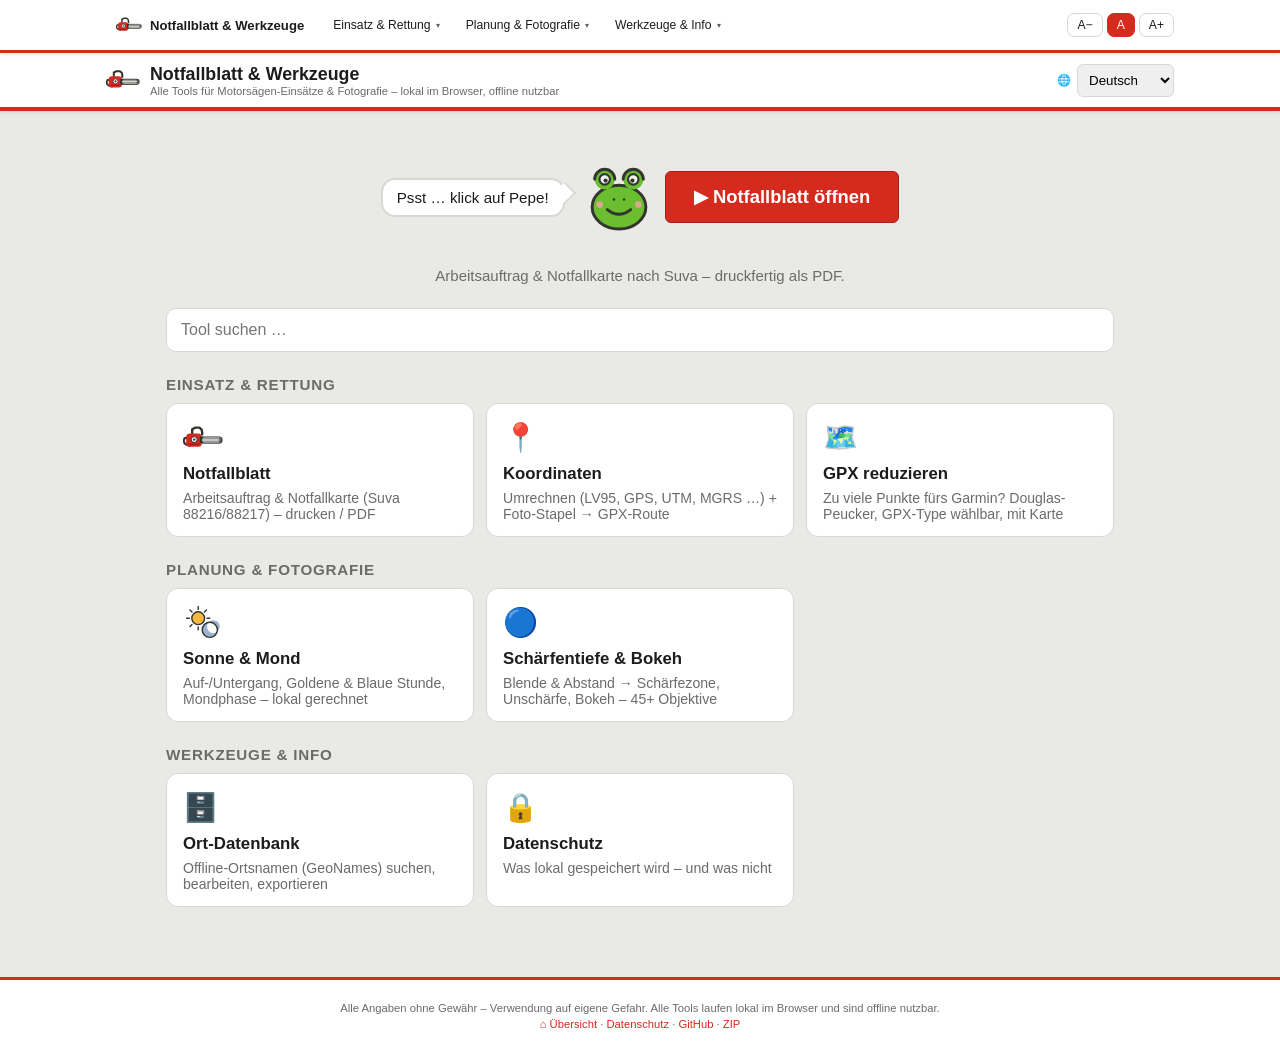
==== commit bab6d14d: "Gemeinsamer Seiten-Footer (<fuss fuss> + css/fuss.css) auf allen 9 Seiten - Haftung (hubFooter) + Li" ====
--- a/index.html
+++ b/index.html
@@ -15,6 +15,7 @@
 <link rel="stylesheet" href="css/style.css">
 <link rel="stylesheet" href="css/hub.css">
 <link rel="stylesheet" href="css/navi.css">
+<link rel="stylesheet" href="css/fuss.css">
 <script src="js/texte-de.js" defer></script>
 <script src="js/i18n.js" defer></script>
 <script src="js/navi.js" defer></script>
@@ -155,10 +156,12 @@
   </section>
 </main>
 
-<footer class="app-footer">
-  <p data-i18n="hubFooter">Alle Angaben ohne Gewähr – Verwendung auf eigene Gefahr. Alle Tools laufen lokal im Browser und sind offline nutzbar.</p>
-  <p><a href="koordinaten/datenschutz.html" data-i18n="datenschutzLink">Datenschutz</a> · <a href="https://github.com/Salzundpfeffer34/notfallblatt-motorsaege" target="_blank" rel="noopener">GitHub</a> · <a href="https://github.com/Salzundpfeffer34/notfallblatt-motorsaege/archive/refs/heads/main.zip" target="_blank" rel="noopener">ZIP</a></p>
+<fuss fuss>
+<footer class="seiten-fuss">
+  <p class="fuss-haftung" data-i18n="hubFooter">Alle Angaben ohne Gewähr – Verwendung auf eigene Gefahr. Alle Tools laufen lokal im Browser und sind offline nutzbar.</p>
+  <p class="fuss-links"><a href="index.html" data-i18n="btnUebersicht">⌂ Übersicht</a> · <a href="koordinaten/datenschutz.html" data-i18n="datenschutzLink">Datenschutz</a> · <a href="https://github.com/Salzundpfeffer34/notfallblatt-motorsaege" target="_blank" rel="noopener">GitHub</a> · <a href="https://github.com/Salzundpfeffer34/notfallblatt-motorsaege/archive/refs/heads/main.zip" target="_blank" rel="noopener">ZIP</a></p>
 </footer>
+</fuss>
 
 </body>
 </html>
--- a/css/navi.css
+++ b/css/navi.css
@@ -81,6 +81,14 @@
   z-index: 1300;
 }
 .navi-gruppe:last-child .navi-untermenu { left: auto; right: 0; }
+.navi-untermenu::before {
+  content: "";
+  position: absolute;
+  top: -8px;
+  left: 0;
+  width: 100%;
+  height: 8px;
+}
 .navi-gruppe details[open] .navi-untermenu { display: block; }
 @media (min-width: 900px) {
   .navi-gruppe details[open] .navi-untermenu { display: grid; grid-template-columns: 1fr 1fr; width: 33rem; }
--- a/css/fuss.css
+++ b/css/fuss.css
@@ -0,0 +1,17 @@
+/* Gemeinsamer Seiten-Footer (<fuss fuss>…</fuss>) auf allen Seiten. */
+fuss { display: block; }
+.seiten-fuss {
+  margin-top: 40px;
+  padding: 18px 16px 26px;
+  border-top: 3px solid var(--accent, var(--rot, #d52b1e));
+  background: var(--card, #fff);
+  text-align: center;
+  font-size: 0.75em;
+  color: var(--muted, var(--grau-dunkel, #6b6b6b));
+}
+.seiten-fuss p { margin: 4px 0; }
+.seiten-fuss a { color: var(--accent, var(--rot, #d52b1e)); text-decoration: none; }
+.seiten-fuss a:hover { text-decoration: underline; }
+@media print {
+  fuss, .seiten-fuss { display: none !important; }
+}
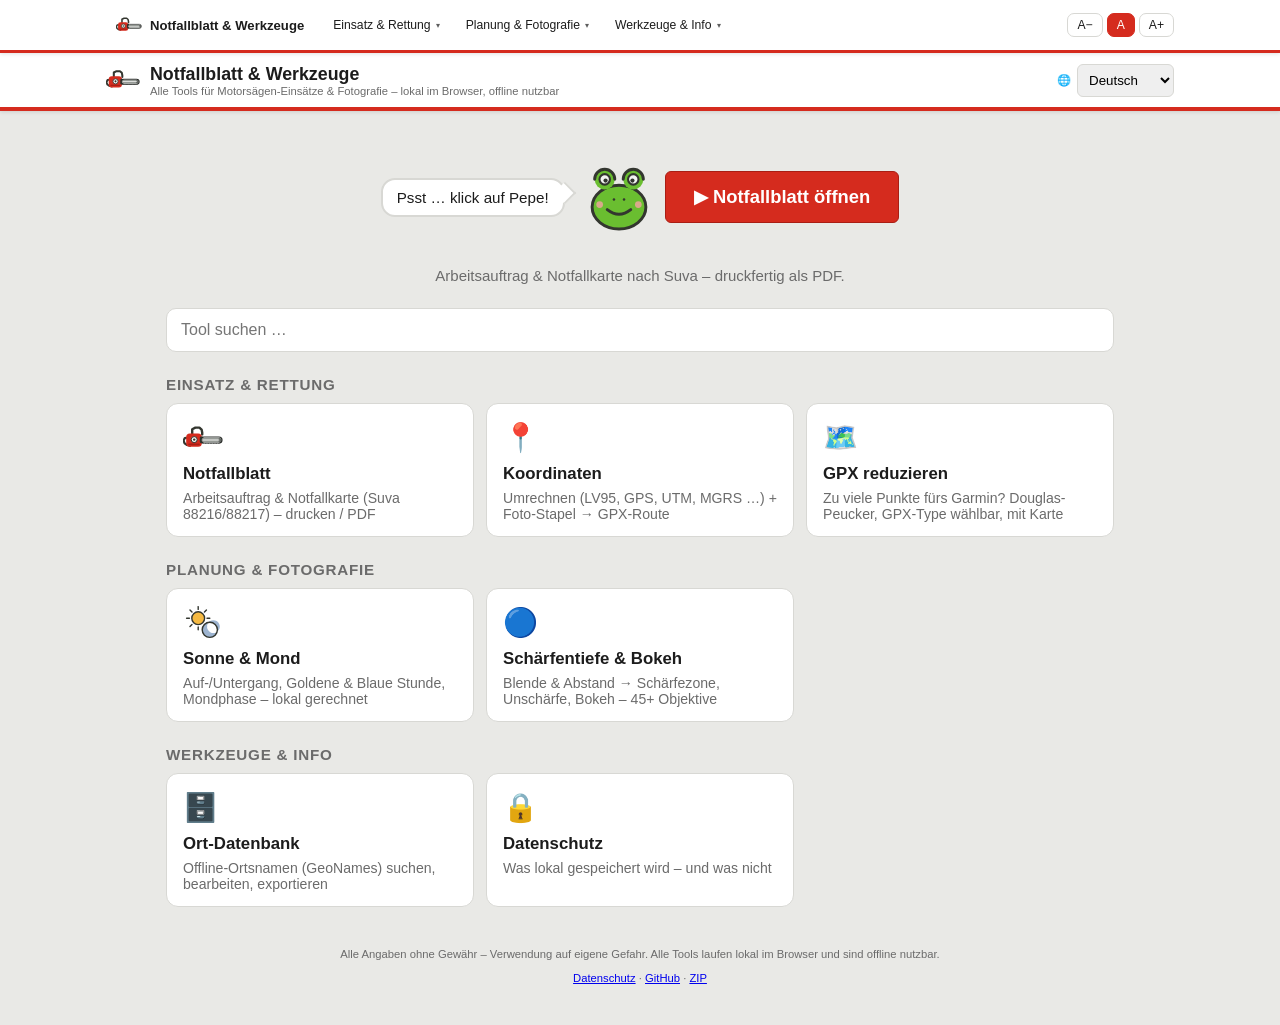
==== commit c1d76c9e: "Navi: foto-konv.html in Gruppe 'Planung & Fotografie' auf allen 10 Seiten - statisches Navi-Markup: " ====
--- a/index.html
+++ b/index.html
@@ -15,7 +15,6 @@
 <link rel="stylesheet" href="css/style.css">
 <link rel="stylesheet" href="css/hub.css">
 <link rel="stylesheet" href="css/navi.css">
-<link rel="stylesheet" href="css/fuss.css">
 <script src="js/texte-de.js" defer></script>
 <script src="js/i18n.js" defer></script>
 <script src="js/navi.js" defer></script>
@@ -38,6 +37,7 @@
       <li class="navi-gruppe"><details><summary data-navi="hubGrpFoto">Planung &amp; Fotografie</summary>
         <ul class="navi-untermenu">
           <li><a href="sonne-mond.html"><span class="navi-ic"><img src="img/sonne-mond.svg" alt=""></span><span class="navi-tx"><span class="navi-t" data-navi="naviSonneMond">Sonne &amp; Mond</span><span class="navi-d" data-navi="hubC4d">Auf-/Untergang, Goldene &amp; Blaue Stunde, Mondphase – lokal gerechnet</span></span></a></li>
+          <li><a href="foto-konv.html"><span class="navi-ic">📷</span><span class="navi-tx"><span class="navi-t" data-navi="naviFotoKonv">Foto konvertieren</span><span class="navi-d" data-navi="naviFotoKonvD">Format &amp; Grösse ändern (JPEG/PNG/WebP), RAW via Vorschau-JPEG – lokal</span></span></a></li>
           <li><a href="bokeh.html"><span class="navi-ic">🎯</span><span class="navi-tx"><span class="navi-t" data-navi="naviBokeh">Bokeh</span><span class="navi-d" data-navi="hubC5d">Blende &amp; Abstand → Schärfezone, Unschärfe, Bokeh – 45+ Objektive</span></span></a></li>
           <li><a href="reitplatz.html"><span class="navi-ic"><img src="img/reithelm-icon.webp" alt=""></span><span class="navi-tx"><span class="navi-t" data-navi="naviReitplatz">Reitplatz</span><span class="navi-d" data-navi="naviReitplatzD">Dressurplatz-Foto mit interaktivem Blenden-Regler f/1.4–f/16</span></span></a></li>
         </ul>
@@ -156,12 +156,10 @@
   </section>
 </main>
 
-<fuss fuss>
-<footer class="seiten-fuss">
-  <p class="fuss-haftung" data-i18n="hubFooter">Alle Angaben ohne Gewähr – Verwendung auf eigene Gefahr. Alle Tools laufen lokal im Browser und sind offline nutzbar.</p>
-  <p class="fuss-links"><a href="index.html" data-i18n="btnUebersicht">⌂ Übersicht</a> · <a href="koordinaten/datenschutz.html" data-i18n="datenschutzLink">Datenschutz</a> · <a href="https://github.com/Salzundpfeffer34/notfallblatt-motorsaege" target="_blank" rel="noopener">GitHub</a> · <a href="https://github.com/Salzundpfeffer34/notfallblatt-motorsaege/archive/refs/heads/main.zip" target="_blank" rel="noopener">ZIP</a></p>
+<footer class="app-footer">
+  <p data-i18n="hubFooter">Alle Angaben ohne Gewähr – Verwendung auf eigene Gefahr. Alle Tools laufen lokal im Browser und sind offline nutzbar.</p>
+  <p><a href="koordinaten/datenschutz.html" data-i18n="datenschutzLink">Datenschutz</a> · <a href="https://github.com/Salzundpfeffer34/notfallblatt-motorsaege" target="_blank" rel="noopener">GitHub</a> · <a href="https://github.com/Salzundpfeffer34/notfallblatt-motorsaege/archive/refs/heads/main.zip" target="_blank" rel="noopener">ZIP</a></p>
 </footer>
-</fuss>
 
 </body>
 </html>
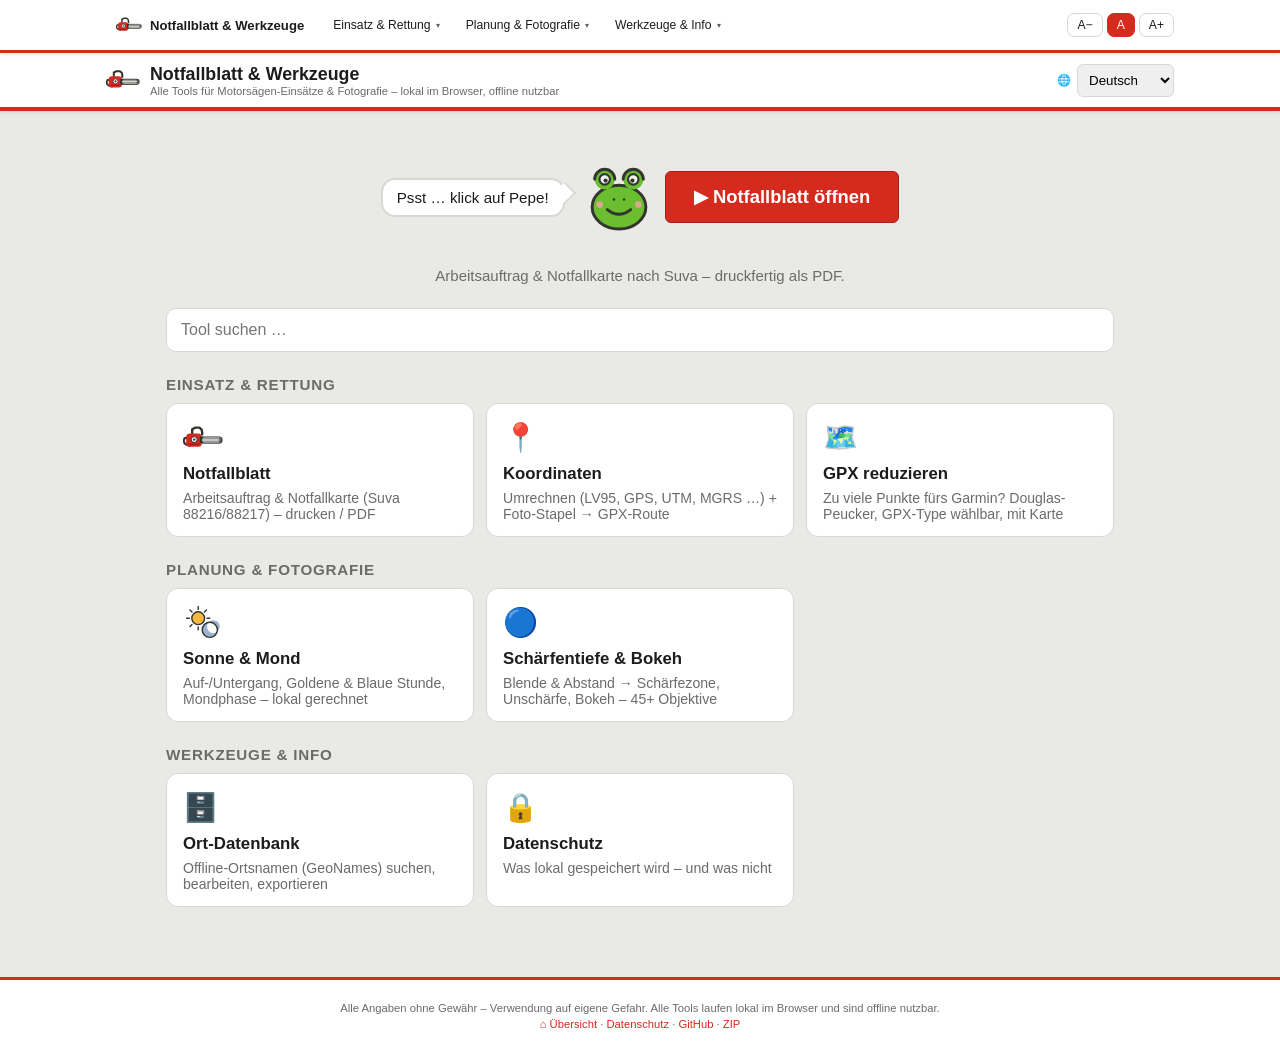
==== commit a005d71a: "Merge pull request #218 from Salzundpfeffer34/vibe/fuss-e0beeb Gemeinsamer Seiten-Footer (<fuss fuss" ====
--- a/index.html
+++ b/index.html
@@ -15,6 +15,7 @@
 <link rel="stylesheet" href="css/style.css">
 <link rel="stylesheet" href="css/hub.css">
 <link rel="stylesheet" href="css/navi.css">
+<link rel="stylesheet" href="css/fuss.css">
 <script src="js/texte-de.js" defer></script>
 <script src="js/i18n.js" defer></script>
 <script src="js/navi.js" defer></script>
@@ -156,10 +157,12 @@
   </section>
 </main>
 
-<footer class="app-footer">
-  <p data-i18n="hubFooter">Alle Angaben ohne Gewähr – Verwendung auf eigene Gefahr. Alle Tools laufen lokal im Browser und sind offline nutzbar.</p>
-  <p><a href="koordinaten/datenschutz.html" data-i18n="datenschutzLink">Datenschutz</a> · <a href="https://github.com/Salzundpfeffer34/notfallblatt-motorsaege" target="_blank" rel="noopener">GitHub</a> · <a href="https://github.com/Salzundpfeffer34/notfallblatt-motorsaege/archive/refs/heads/main.zip" target="_blank" rel="noopener">ZIP</a></p>
+<fuss fuss>
+<footer class="seiten-fuss">
+  <p class="fuss-haftung" data-i18n="hubFooter">Alle Angaben ohne Gewähr – Verwendung auf eigene Gefahr. Alle Tools laufen lokal im Browser und sind offline nutzbar.</p>
+  <p class="fuss-links"><a href="index.html" data-i18n="btnUebersicht">⌂ Übersicht</a> · <a href="koordinaten/datenschutz.html" data-i18n="datenschutzLink">Datenschutz</a> · <a href="https://github.com/Salzundpfeffer34/notfallblatt-motorsaege" target="_blank" rel="noopener">GitHub</a> · <a href="https://github.com/Salzundpfeffer34/notfallblatt-motorsaege/archive/refs/heads/main.zip" target="_blank" rel="noopener">ZIP</a></p>
 </footer>
+</fuss>
 
 </body>
 </html>
--- a/css/fuss.css
+++ b/css/fuss.css
@@ -0,0 +1,17 @@
+/* Gemeinsamer Seiten-Footer (<fuss fuss>…</fuss>) auf allen Seiten. */
+fuss { display: block; }
+.seiten-fuss {
+  margin-top: 40px;
+  padding: 18px 16px 26px;
+  border-top: 3px solid var(--accent, var(--rot, #d52b1e));
+  background: var(--card, #fff);
+  text-align: center;
+  font-size: 0.75em;
+  color: var(--muted, var(--grau-dunkel, #6b6b6b));
+}
+.seiten-fuss p { margin: 4px 0; }
+.seiten-fuss a { color: var(--accent, var(--rot, #d52b1e)); text-decoration: none; }
+.seiten-fuss a:hover { text-decoration: underline; }
+@media print {
+  fuss, .seiten-fuss { display: none !important; }
+}
